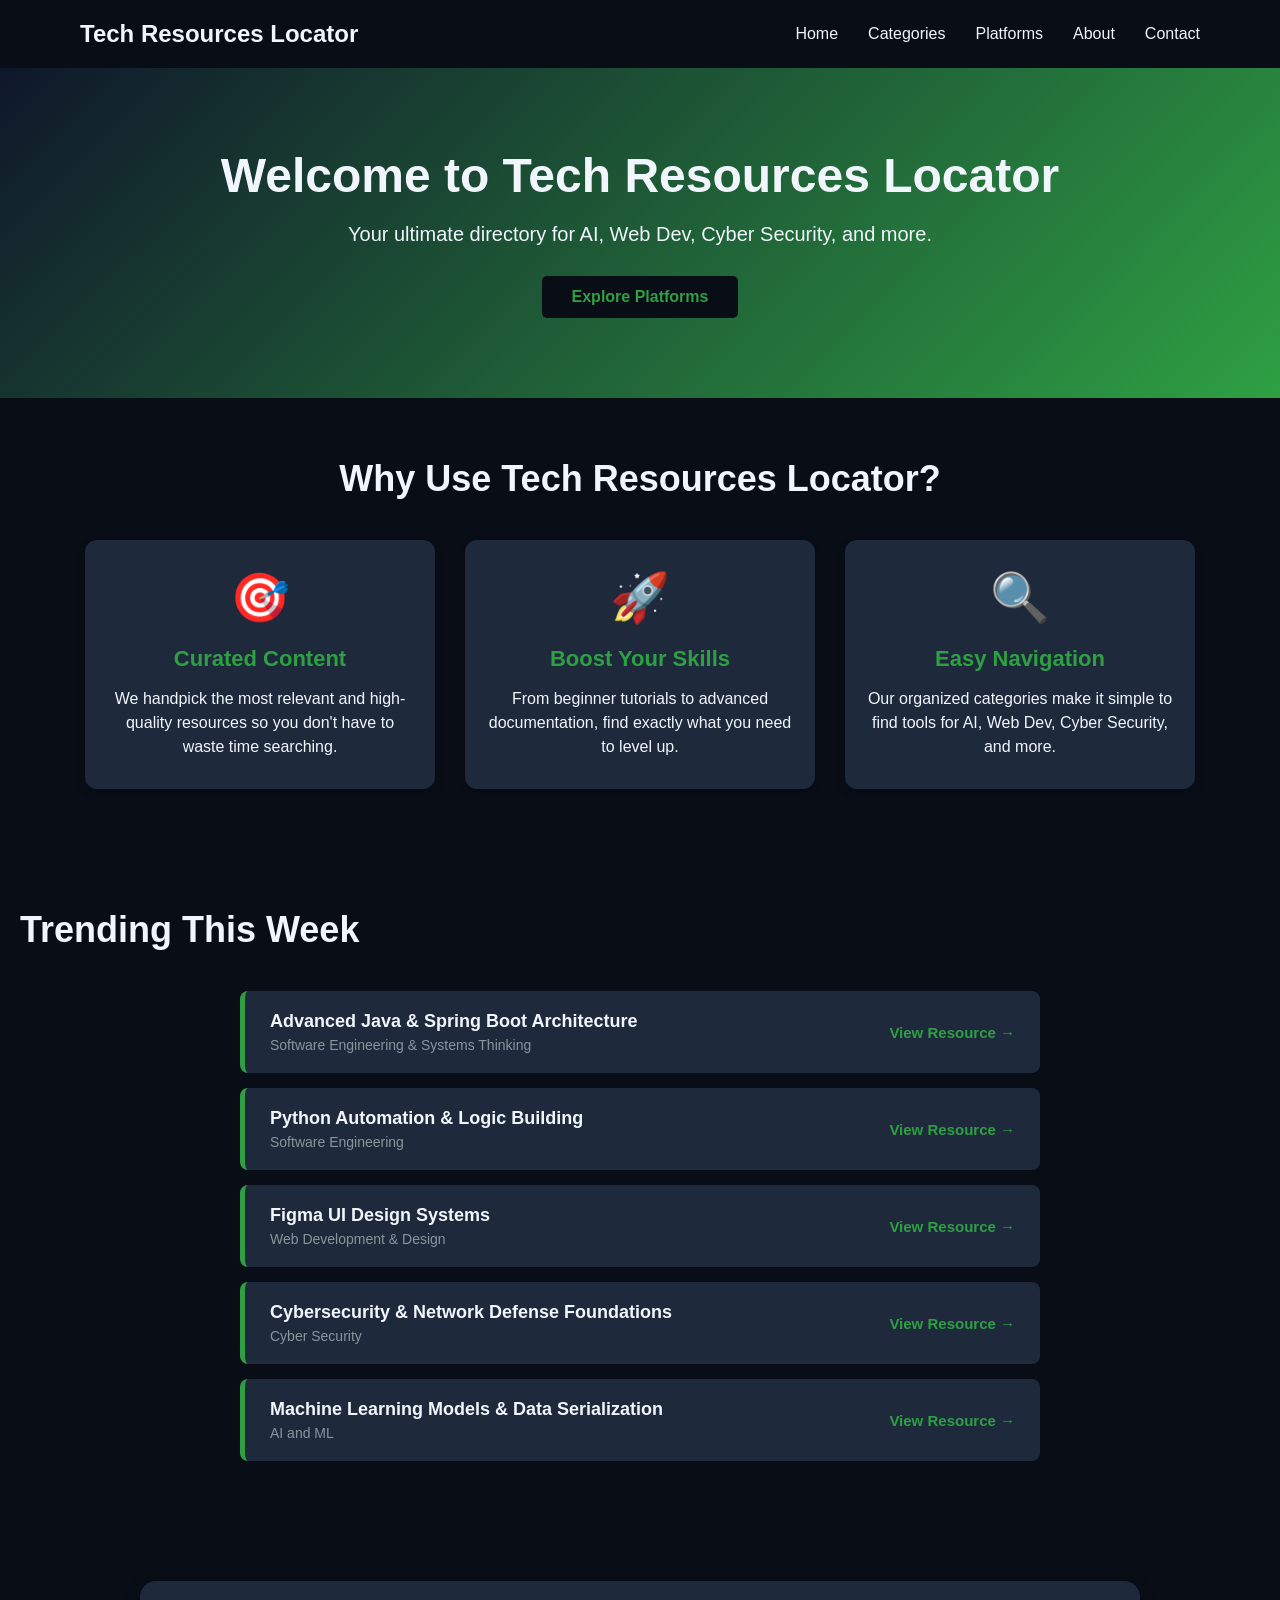
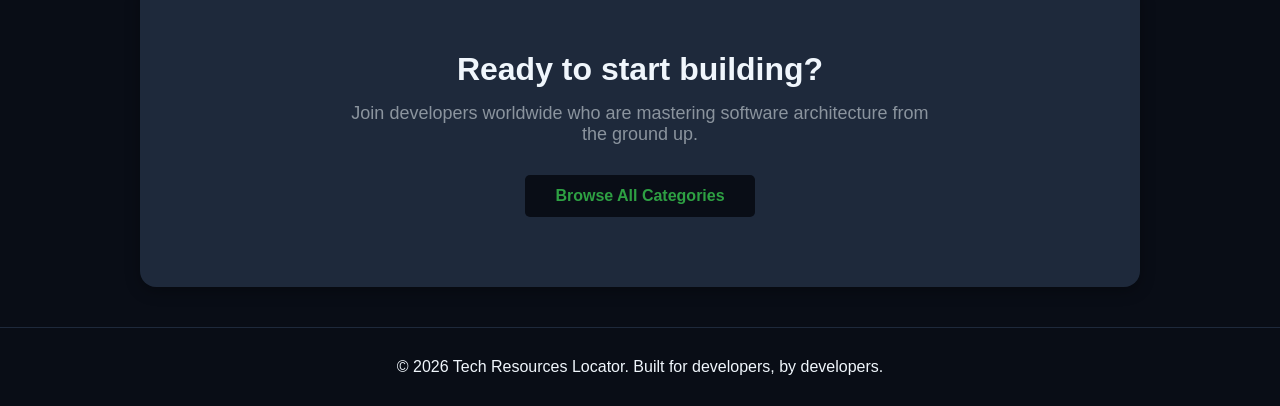
==== index.html @ 4766f495 "Update index.html: change resource link to external URL for Spring Academy" ====
<!doctype html>
<html lang="en">
  <head>
    <meta charset="UTF-8" />
    <meta name="viewport" content="width=device-width, initial-scale=1.0" />
    <title>Tech Resources Locator</title>
    <link rel="stylesheet" href="index_style.css" />
  </head>
  <body>
    <nav>
      <h1 id="nav-heading">Tech Resources Locator</h1>

      <div class="nav-menu">
        <a href="index.html">Home</a>
        <a href="categories.html">Categories</a>
        <a href="platforms.html">Platforms</a>
        <a href="about.html">About</a>
        <a href="contact.html">Contact</a>
      </div>
    </nav>

    <header class="home-hero">
      <h1>Welcome to Tech Resources Locator</h1>
      <p>Your ultimate directory for AI, Web Dev, Cyber Security, and more.</p>
      <a href="platforms.html" class="cta-button">Explore Platforms</a>
    </header>

    <div id="main-display">
      <section class="features-section">
        <h2 class="section-title">Why Use Tech Resources Locator?</h2>

        <div class="features-grid">
          <div class="feature-card">
            <div class="feature-icon">🎯</div>
            <h3>Curated Content</h3>
            <p>
              We handpick the most relevant and high-quality resources so you
              don't have to waste time searching.
            </p>
          </div>

          <div class="feature-card">
            <div class="feature-icon">🚀</div>
            <h3>Boost Your Skills</h3>
            <p>
              From beginner tutorials to advanced documentation, find exactly
              what you need to level up.
            </p>
          </div>

          <div class="feature-card">
            <div class="feature-icon">🔍</div>
            <h3>Easy Navigation</h3>
            <p>
              Our organized categories make it simple to find tools for AI, Web
              Dev, Cyber Security, and more.
            </p>
          </div>
        </div>
      </section>

      <!-- Trending Resources Section -->
      <section class="trending-section">
        <h2 class="section-title">Trending This Week</h2>
        <div class="trending-list">
          <div class="trending-item">
            <div class="item-info">
              <h4>Advanced Java & Spring Boot Architecture</h4>
              <p>Software Engineering & Systems Thinking</p>
            </div>
            <a href="https://spring.academy/" class="item-link"
              >View Resource →</a
            >
          </div>

          <div class="trending-item">
            <div class="item-info">
              <h4>Python Automation & Logic Building</h4>
              <p>Software Engineering</p>
            </div>
            <a href="Software.html" class="item-link">View Resource →</a>
          </div>

          <div class="trending-item">
            <div class="item-info">
              <h4>Figma UI Design Systems</h4>
              <p>Web Development & Design</p>
            </div>
            <a href="Web.html" class="item-link">View Resource →</a>
          </div>

          <div class="trending-item">
            <div class="item-info">
              <h4>Cybersecurity & Network Defense Foundations</h4>
              <p>Cyber Security</p>
            </div>
            <a href="Cyber.html" class="item-link">View Resource →</a>
          </div>

          <div class="trending-item">
            <div class="item-info">
              <h4>Machine Learning Models & Data Serialization</h4>
              <p>AI and ML</p>
            </div>
            <a href="Ai.html" class="item-link">View Resource →</a>
          </div>
        </div>
      </section>

      <!-- Bottom CTA Section -->
      <section class="bottom-cta">
        <h2>Ready to start building?</h2>
        <p>
          Join developers worldwide who are mastering software architecture from
          the ground up.
        </p>
        <a href="categories.html" class="cta-button">Browse All Categories</a>
      </section>

      <footer class="home-footer">
        <p>
          &copy; 2026 Tech Resources Locator. Built for developers, by
          developers.
        </p>
      </footer>
    </div>
  </body>
</html>
---- index_style.css ----
* {
  background-color: #090d16;
  margin: 0;
  padding: 0;
  box-sizing: border-box;
  color: #f0f6fc;
}

body {
  font-family: Arial, Helvetica, sans-serif;
}

nav {
  display: flex;
  justify-content: space-between;
  align-items: center;
  padding: 20px 80px;
}

.nav-menu {
  display: flex;
  gap: 30px;
}

.nav-menu a {
  text-decoration: none;
  font-weight: 500;
}

.nav-menu a:hover {
  color: #2563eb;
}

.home-hero {
  text-align: center;
  padding: 80px 20px;
  background: linear-gradient(135deg, #0f172a, #2ea043);
  color: white;
}

.home-hero h1 {
  font-size: 48px;
  margin-bottom: 20px;
  background-color: transparent !important;
}

.home-hero p {
  font-size: 20px;
  margin-bottom: 30px;
  background-color: transparent !important;
}

.cta-button {
  background-color: #090d16;
  color: #2ea043;
  padding: 12px 30px;
  text-decoration: none;
  font-weight: bold;
  border-radius: 5px;
  transition:
    background-color 0.3s,
    color 0.3s;
  display: inline-block;
}

.cta-button:hover {
  background-color: #2ea043;
  color: white;
}

/* ==========================================================
   MAIN DISPLAY / FEATURES SECTION
   ========================================================== */
.features-section {
  padding: 60px 20px;
  text-align: center;
}

.section-title {
  font-size: 36px;
  margin-bottom: 40px;
  color: #f0f6fc;
}

.features-grid {
  display: flex;
  flex-wrap: wrap;
  justify-content: center;
  gap: 30px;
  max-width: 1200px;
  margin: 0 auto;
}

.feature-card {
  background-color: #1e293b;
  color: #f0f6fc;
  flex: 1;
  min-width: 250px;
  max-width: 350px;
  padding: 30px 20px;
  border-radius: 12px;
  box-shadow: 0 4px 8px rgba(0, 0, 0, 0.2);
  transition:
    transform 0.3s,
    box-shadow 0.3s,
    background-color 0.3s;
}

.feature-card:hover {
  background-color: #243248;
  transform: translateY(-5px);
  box-shadow: 0 8px 16px rgba(0, 0, 0, 0.3);
}

.feature-icon {
  font-size: 48px;
  margin-bottom: 20px;
  background-color: transparent !important;
}

.feature-card h3 {
  font-size: 22px;
  color: #2ea043;
  margin-bottom: 15px;
  background-color: transparent !important;
}

.feature-card p {
  font-size: 16px;
  line-height: 1.5;
  background-color: transparent !important;
}

/* ==========================================================
   TRENDING RESOURCES SECTION
   ========================================================== */
.trending-section {
  padding: 60px 20px;
  background-color: #090d16;
}

.trending-list {
  max-width: 800px;
  margin: 0 auto;
  display: flex;
  flex-direction: column;
  gap: 15px;
}

.trending-item {
  background-color: #1e293b;
  display: flex;
  justify-content: space-between;
  align-items: center;
  padding: 20px 25px;
  border-radius: 8px;
  border-left: 5px solid #2ea043;
  transition:
    transform 0.2s,
    background-color 0.2s;
}

.trending-item:hover {
  transform: translateX(5px);
  background-color: #243248;
}

.item-info {
  background-color: transparent !important;
}

.item-info h4 {
  font-size: 18px;
  color: #f0f6fc;
  margin-bottom: 5px;
  background-color: transparent !important;
}

.item-info p {
  font-size: 14px;
  color: #8b949e;
  background-color: transparent !important;
}

.item-link {
  color: #2ea043;
  text-decoration: none;
  font-weight: bold;
  font-size: 15px;
  transition: color 0.2s;
  background-color: transparent !important;
}

.item-link:hover {
  color: #f0f6fc;
}

/* ==========================================================
   BOTTOM CTA SECTION
   ========================================================== */
.bottom-cta {
  text-align: center;
  padding: 70px 20px;
  background-color: #1e293b;
  margin: 60px auto 40px auto;
  max-width: 1000px;
  border-radius: 16px;
  box-shadow: 0 4px 15px rgba(0, 0, 0, 0.3);
}

.bottom-cta h2 {
  font-size: 32px;
  color: #f0f6fc;
  margin-bottom: 15px;
  background-color: transparent !important;
}

.bottom-cta p {
  font-size: 18px;
  color: #8b949e;
  margin-bottom: 30px;
  max-width: 600px;
  margin-left: auto;
  margin-right: auto;
  background-color: transparent !important;
}

/* ==========================================================
   FOOTER
   ========================================================== */
.home-footer {
  text-align: center;
  padding: 30px 20px;
  border-top: 1px solid #1e293b;
  margin-top: 40px;
  color: #8b949e;
}
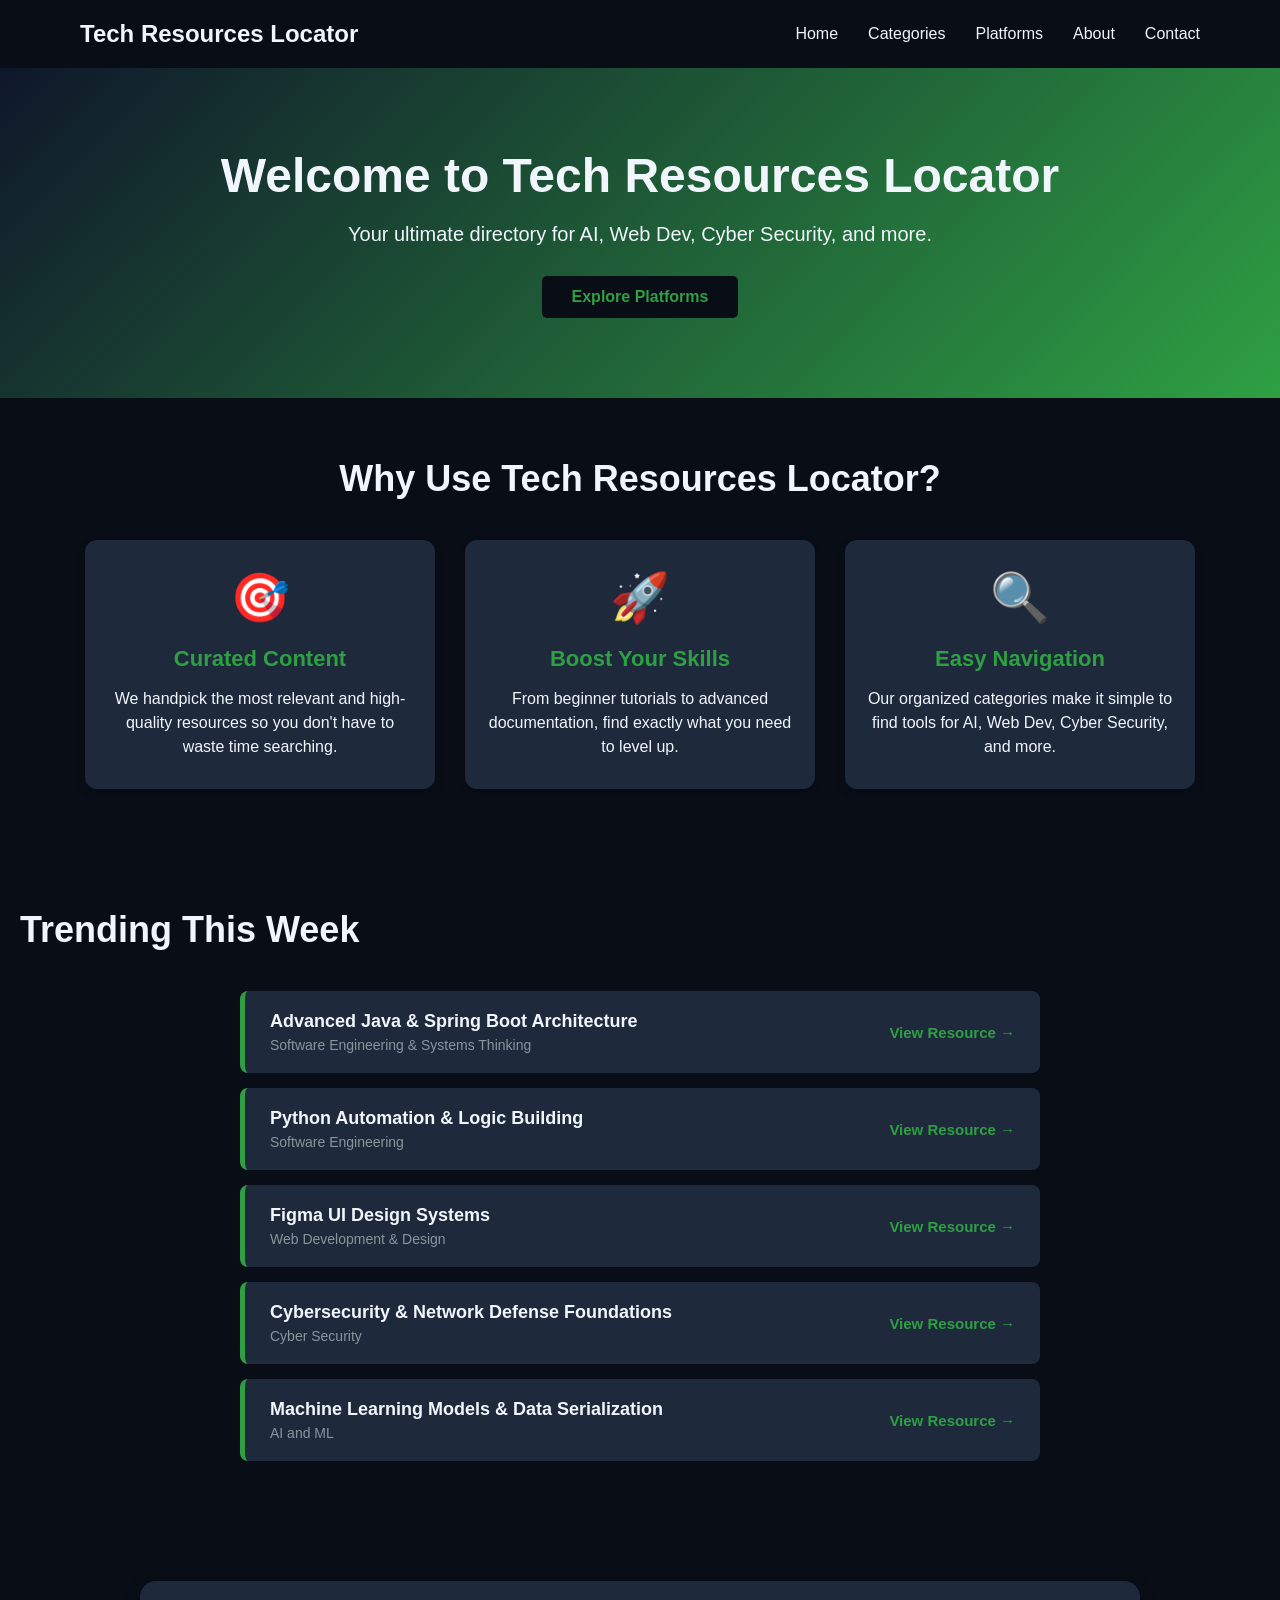
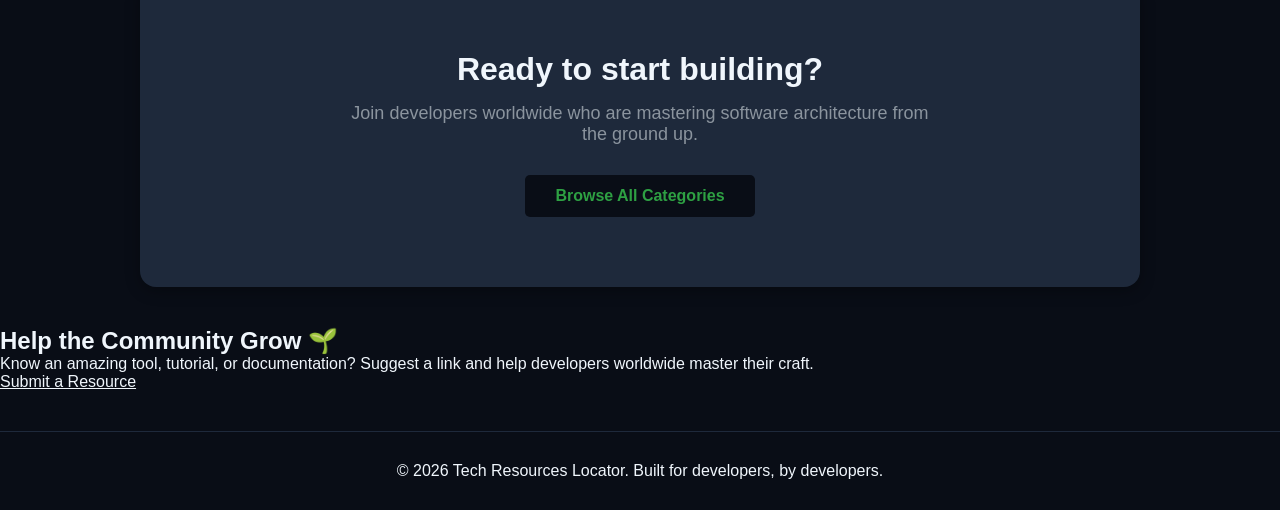
==== commit 81cdaa0b: "Add submit resource CTA banner to encourage community contributions" ====
--- a/index.html
+++ b/index.html
@@ -68,7 +68,7 @@
               <h4>Advanced Java & Spring Boot Architecture</h4>
               <p>Software Engineering & Systems Thinking</p>
             </div>
-            <a href="https://spring.academy/" class="item-link"
+            <a href="https://spring.academy/" target="_blank" class="item-link"
               >View Resource →</a
             >
           </div>
@@ -78,7 +78,12 @@
               <h4>Python Automation & Logic Building</h4>
               <p>Software Engineering</p>
             </div>
-            <a href="Software.html" class="item-link">View Resource →</a>
+            <a
+              href="https://www.freecodecamp.org/learn/python-v9/"
+              target="_blank"
+              class="item-link"
+              >View Resource →</a
+            >
           </div>
 
           <div class="trending-item">
@@ -86,7 +91,9 @@
               <h4>Figma UI Design Systems</h4>
               <p>Web Development & Design</p>
             </div>
-            <a href="Web.html" class="item-link">View Resource →</a>
+            <a href="https://help.figma.com/" target="_blank" class="item-link"
+              >View Resource →</a
+            >
           </div>
 
           <div class="trending-item">
@@ -94,7 +101,12 @@
               <h4>Cybersecurity & Network Defense Foundations</h4>
               <p>Cyber Security</p>
             </div>
-            <a href="Cyber.html" class="item-link">View Resource →</a>
+            <a
+              href="https://www.netacad.com/courses/cybersecurity"
+              target="_blank"
+              class="item-link"
+              >View Resource →</a
+            >
           </div>
 
           <div class="trending-item">
@@ -102,7 +114,12 @@
               <h4>Machine Learning Models & Data Serialization</h4>
               <p>AI and ML</p>
             </div>
-            <a href="Ai.html" class="item-link">View Resource →</a>
+            <a
+              href="https://www.kaggle.com/learn"
+              target="_blank"
+              class="item-link"
+              >View Resource →</a
+            >
           </div>
         </div>
       </section>
@@ -117,6 +134,20 @@
         <a href="categories.html" class="cta-button">Browse All Categories</a>
       </section>
 
+      <!-- Submit a Resource CTA Banner -->
+      <section class="submit-cta-banner">
+        <div class="cta-content">
+          <h2>Help the Community Grow 🌱</h2>
+          <p>
+            Know an amazing tool, tutorial, or documentation? Suggest a link and
+            help developers worldwide master their craft.
+          </p>
+        </div>
+        <div class="cta-action">
+          <!-- Links to a new page where you can later add a form -->
+          <a href="contact.html" class="btn-submit-solid">Submit a Resource</a>
+        </div>
+      </section>
       <footer class="home-footer">
         <p>
           &copy; 2026 Tech Resources Locator. Built for developers, by
